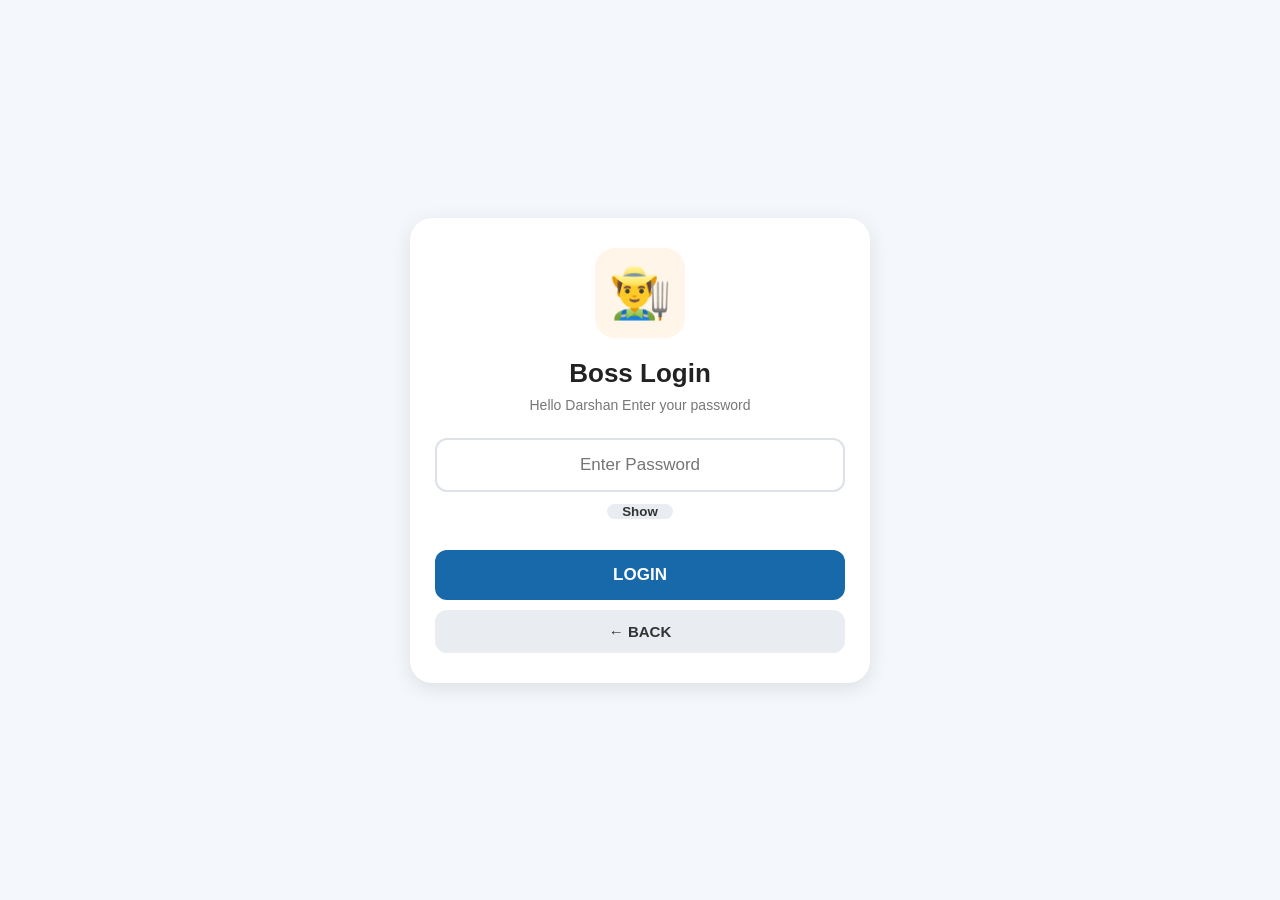
==== login.html @ 2229087e "Initial Load Counter version" ====
<!DOCTYPE html>
<html lang="en">

<head>
    <meta charset="UTF-8">

    <meta name="viewport"
        content="width=device-width, initial-scale=1.0">

    <meta name="theme-color"
        content="#1769aa">

    <title>Owner Login</title>

    <style>

        * {
            box-sizing: border-box;
            margin: 0;
            padding: 0;
        }

        body {
            font-family: Arial, sans-serif;
            background: #f4f7fb;
            min-height: 100vh;
            display: flex;
            justify-content: center;
            align-items: center;
        }

        .login-container {
            width: 100%;
            max-width: 500px;
            padding: 20px;
        }

        .login-box {
            background: white;
            border-radius: 22px;
            padding: 30px 25px;
            box-shadow: 0 5px 20px rgba(0,0,0,0.10);
            text-align: center;
        }

        .icon {
            width: 90px;
            height: 90px;
            border-radius: 20px;
            background: #fff5e8;
            display: flex;
            align-items: center;
            justify-content: center;
            font-size: 50px;
            margin: 0 auto 20px;
        }

        h1 {
            font-size: 26px;
            color: #222;
            margin-bottom: 8px;
        }

        .subtitle {
            color: #777;
            font-size: 14px;
            margin-bottom: 25px;
        }

        input {
            width: 100%;
            padding: 15px;
            border: 2px solid #dce2e8;
            border-radius: 12px;
            font-size: 17px;
            outline: none;
            text-align: center;
            margin-bottom: 10px;
        }

        input:focus {
            border-color: #1769aa;
        }

        .error {
            color: #d93025;
            font-size: 14px;
            font-weight: bold;
            min-height: 20px;
            margin-bottom: 10px;
        }

        .login-button {
            width: 100%;
            padding: 15px;
            border: none;
            border-radius: 12px;
            background: #1769aa;
            color: white;
            font-size: 17px;
            font-weight: 800;
            cursor: pointer;
        }

        .back-button {
            width: 100%;
            padding: 13px;
            border: none;
            border-radius: 12px;
            background: #e9edf2;
            color: #333;
            font-size: 15px;
            font-weight: 700;
            cursor: pointer;
            margin-top: 10px;
        }
        .password-box {
    display: flex;
    gap: 8px;
    margin-bottom: 10px;
}

.password-box input {
    flex: 1;
    margin-bottom: 0;
}

#showBtn {
    padding: 0 15px;
    border: none;
    border-radius: 12px;
    background: #e9edf2;
    color: #333;
    font-weight: 700;
    cursor: pointer;
}

    </style>

</head>

<body>

<div class="login-container">

    <div class="login-box">

        <div class="icon">
            👨‍🌾
        </div>

        <h1>
           Boss Login
        </h1>

        <div class="subtitle">
            Hello Darshan Enter your password
        </div>

        <input
            type="password"
            id="password"
            placeholder="Enter Password"
            autocomplete="off">
             <button type="button" onclick="togglePassword()" id="showBtn">Show</button>

        <div
            class="error"
            id="error">
        </div>

        <button
            class="login-button"
            onclick="login()">

            LOGIN

        </button>

        <button
            class="back-button"
            onclick="goBack()">

            ← BACK

        </button>

    </div>

</div>


<script>

function login() {

    const password =
        document.getElementById("password").value;

    const error =
        document.getElementById("error");

    if (password === "10088001") {

        window.location.href =
            "owner.html";

    } else {

        error.textContent =
            "Enter correct Password, Why are you Sleeping :)";

        document.getElementById(
            "password"
        ).value = "";

        document.getElementById(
            "password"
        ).focus();

    }

}


document.getElementById(
    "password"
).addEventListener(
    "keydown",
    function(event) {

        if (event.key === "Enter") {
            login();
        }

    }
);


function goBack() {

    window.location.href =
        "index.html";

}
function togglePassword() {
    const password = document.getElementById("password");
    const showBtn = document.getElementById("showBtn");

    if (password.type === "password") {
        password.type = "text";
        showBtn.textContent = "Hide";
    } else {
        password.type = "password";
        showBtn.textContent = "Show";
    }
}

</script>


</body>

</html>
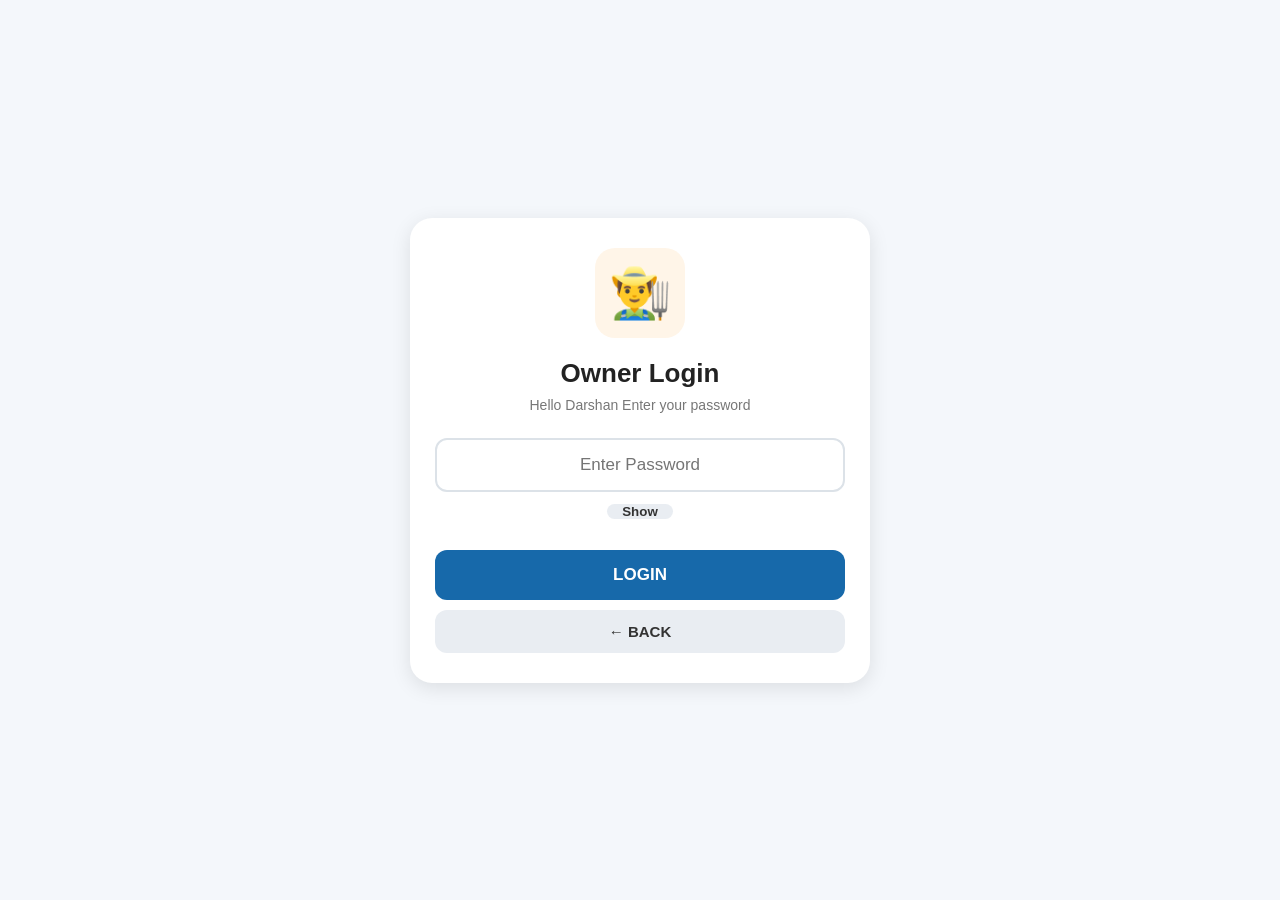
==== commit c801eceb: "Second commit Load Counter version" ====
--- a/login.html
+++ b/login.html
@@ -150,7 +150,7 @@
         </div>
 
         <h1>
-           Boss Login
+             Owner Login
         </h1>
 
         <div class="subtitle">
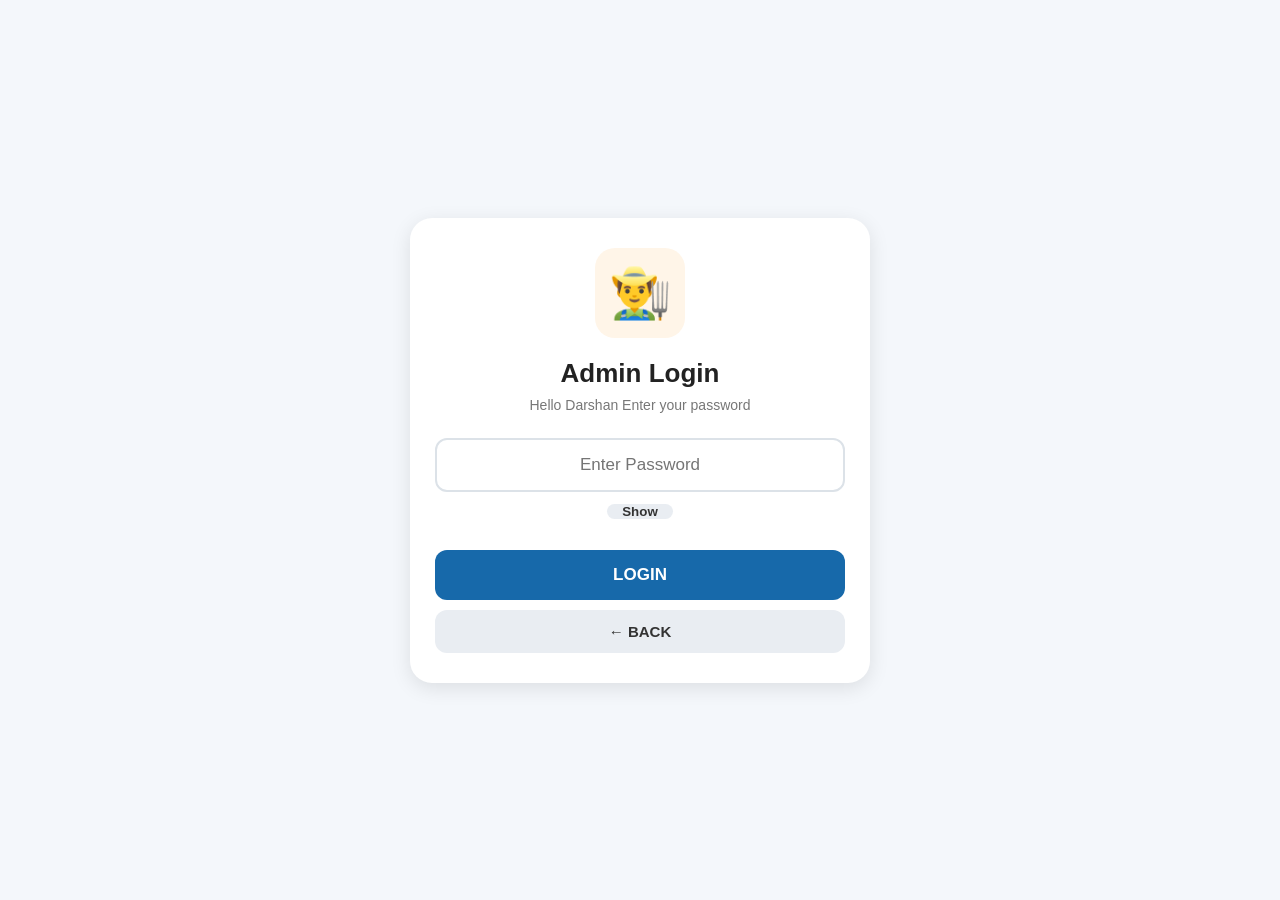
==== commit af096cc3: "Example" ====
--- a/login.html
+++ b/login.html
@@ -150,7 +150,7 @@
         </div>
 
         <h1>
-             Owner Login
+             Admin Login
         </h1>
 
         <div class="subtitle">
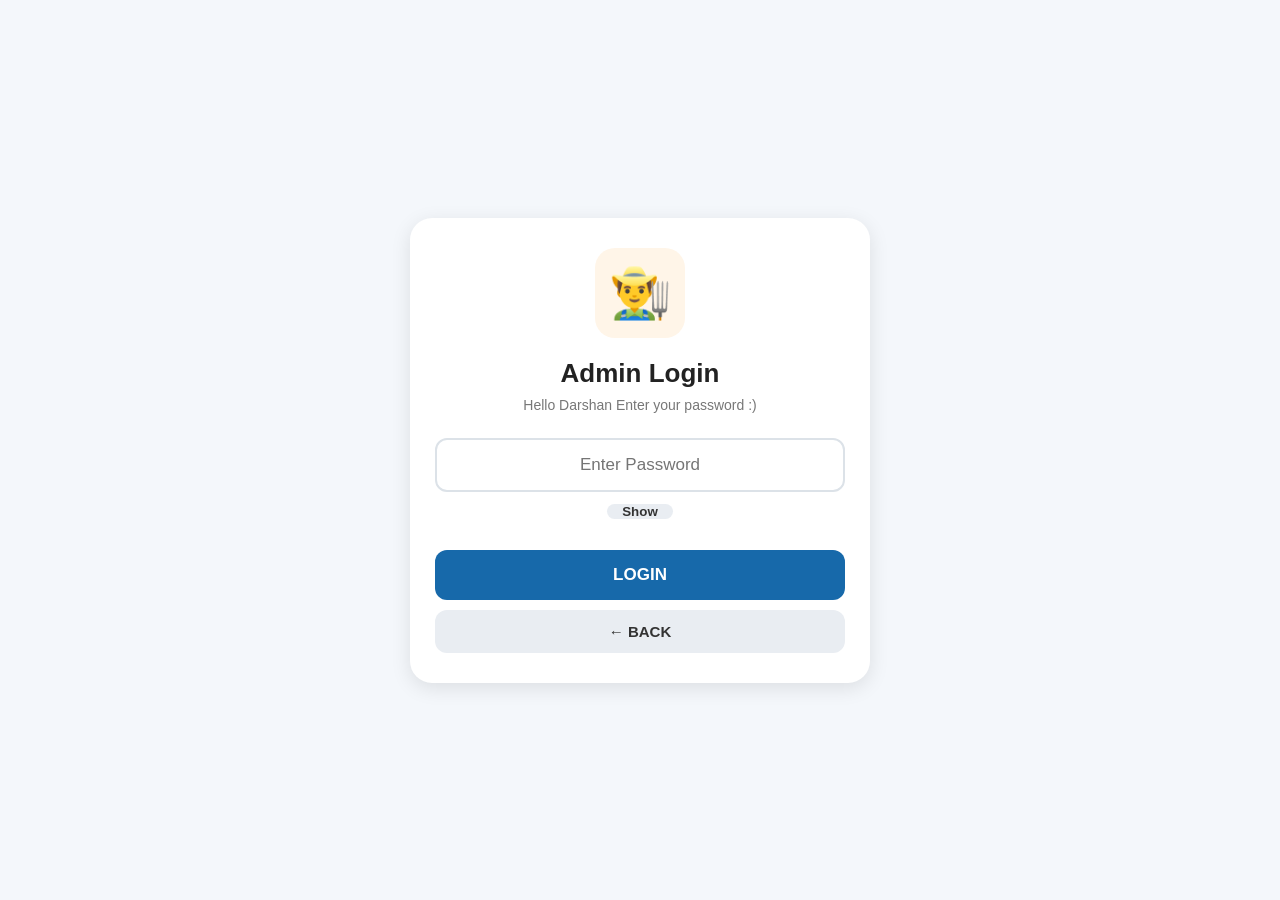
==== commit 0d8ad28d: "example2" ====
--- a/login.html
+++ b/login.html
@@ -154,7 +154,7 @@
         </h1>
 
         <div class="subtitle">
-            Hello Darshan Enter your password
+            Hello Darshan Enter your password :)
         </div>
 
         <input
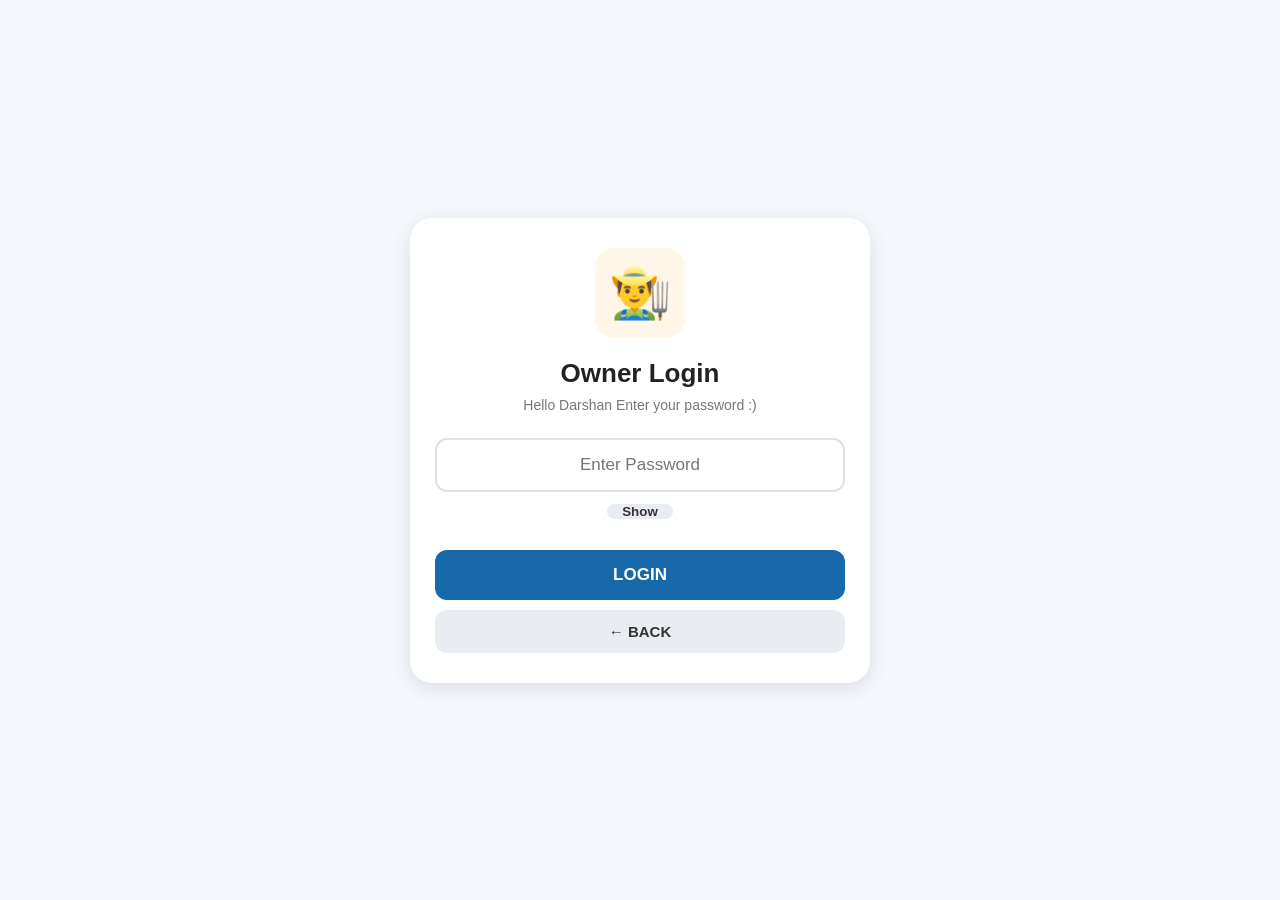
==== commit dffcab16: "1" ====
--- a/login.html
+++ b/login.html
@@ -150,7 +150,7 @@
         </div>
 
         <h1>
-             Admin Login
+             Owner Login
         </h1>
 
         <div class="subtitle">
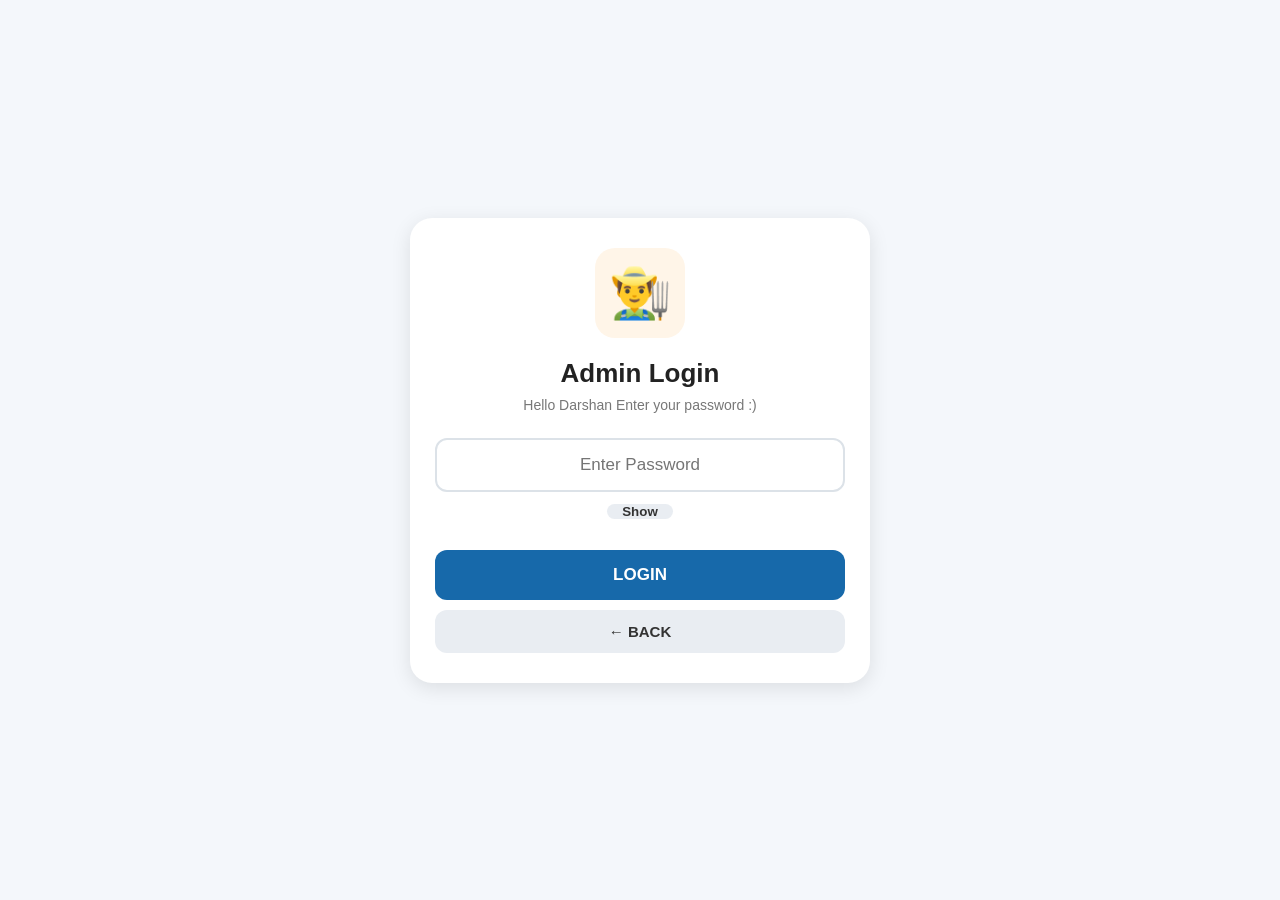
==== commit 53a2bf53: "2" ====
--- a/login.html
+++ b/login.html
@@ -150,7 +150,7 @@
         </div>
 
         <h1>
-             Owner Login
+             Admin Login
         </h1>
 
         <div class="subtitle">
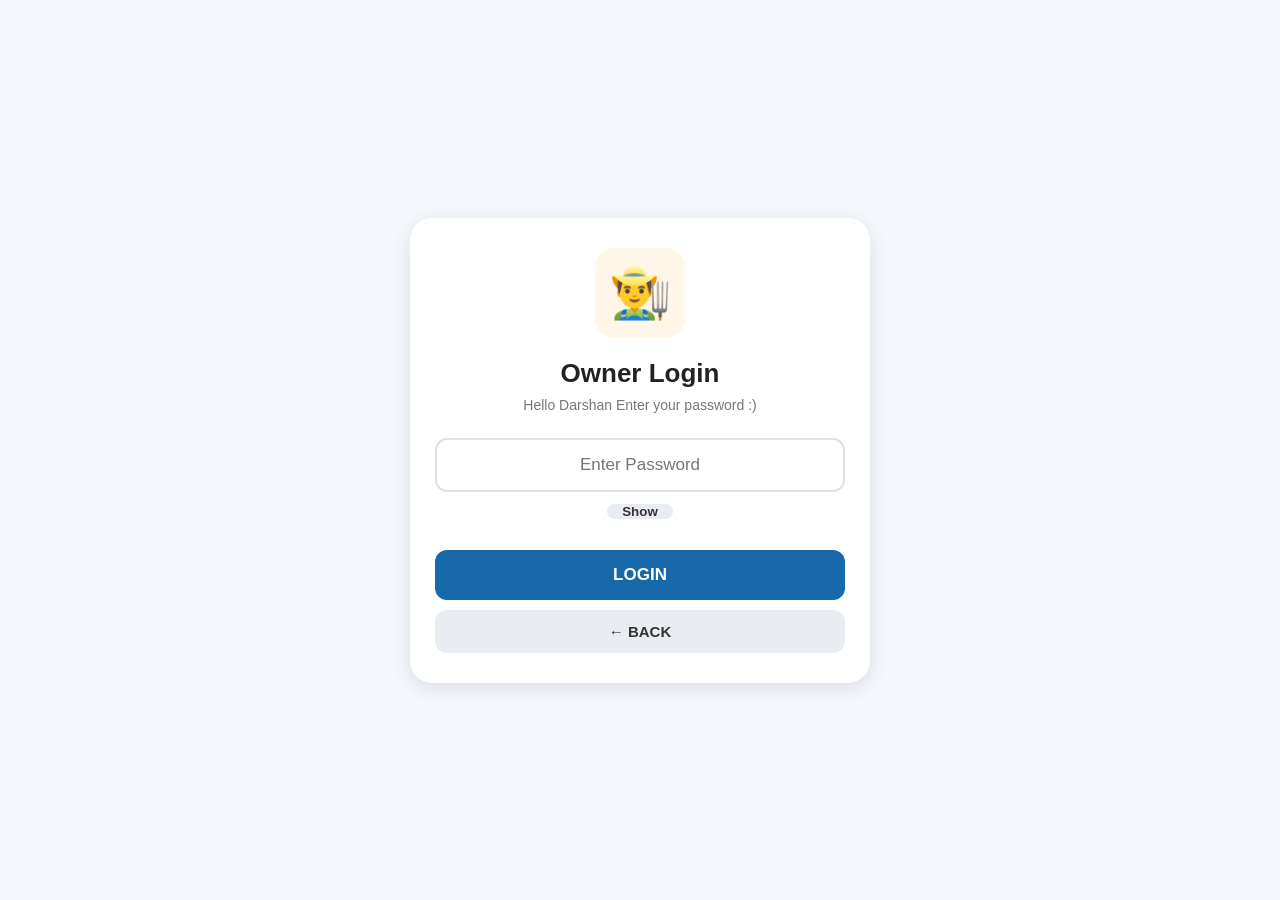
==== commit 1231eee8: "4" ====
--- a/login.html
+++ b/login.html
@@ -150,7 +150,7 @@
         </div>
 
         <h1>
-             Admin Login
+             Owner Login
         </h1>
 
         <div class="subtitle">
